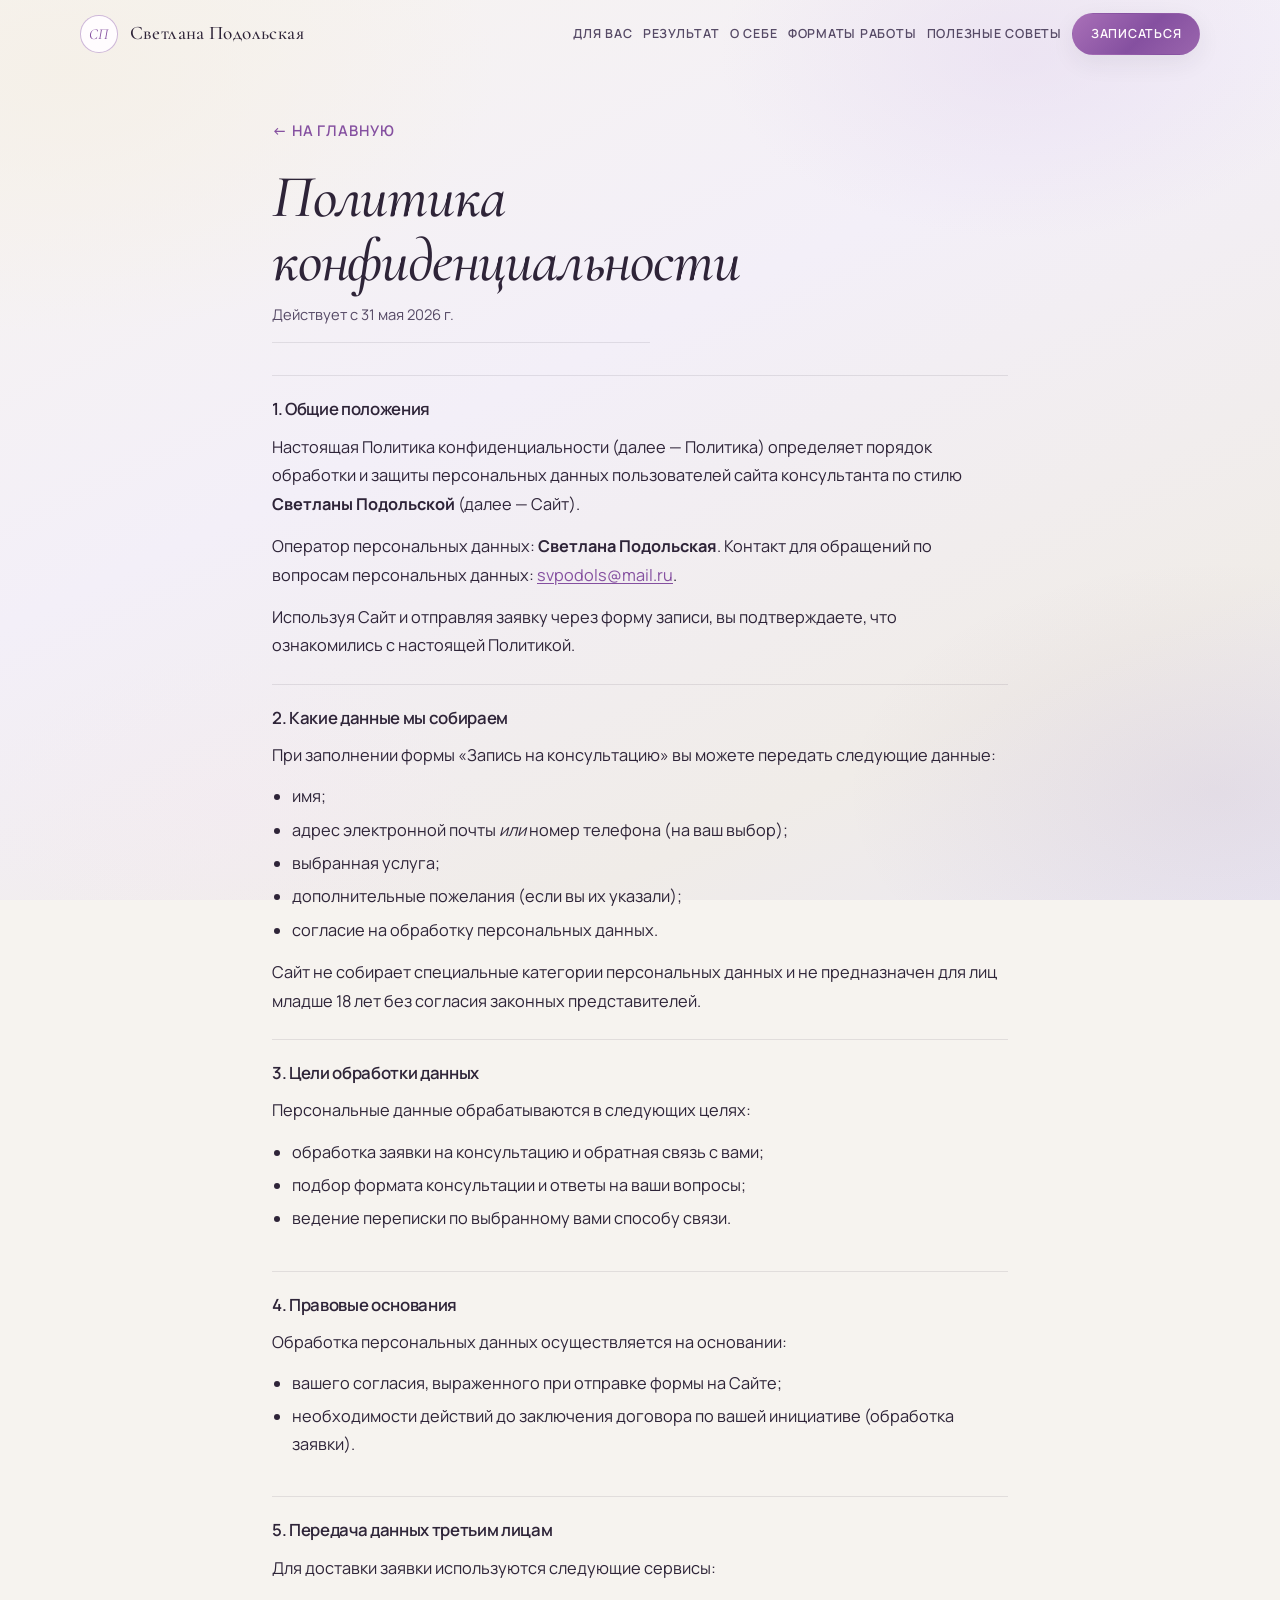
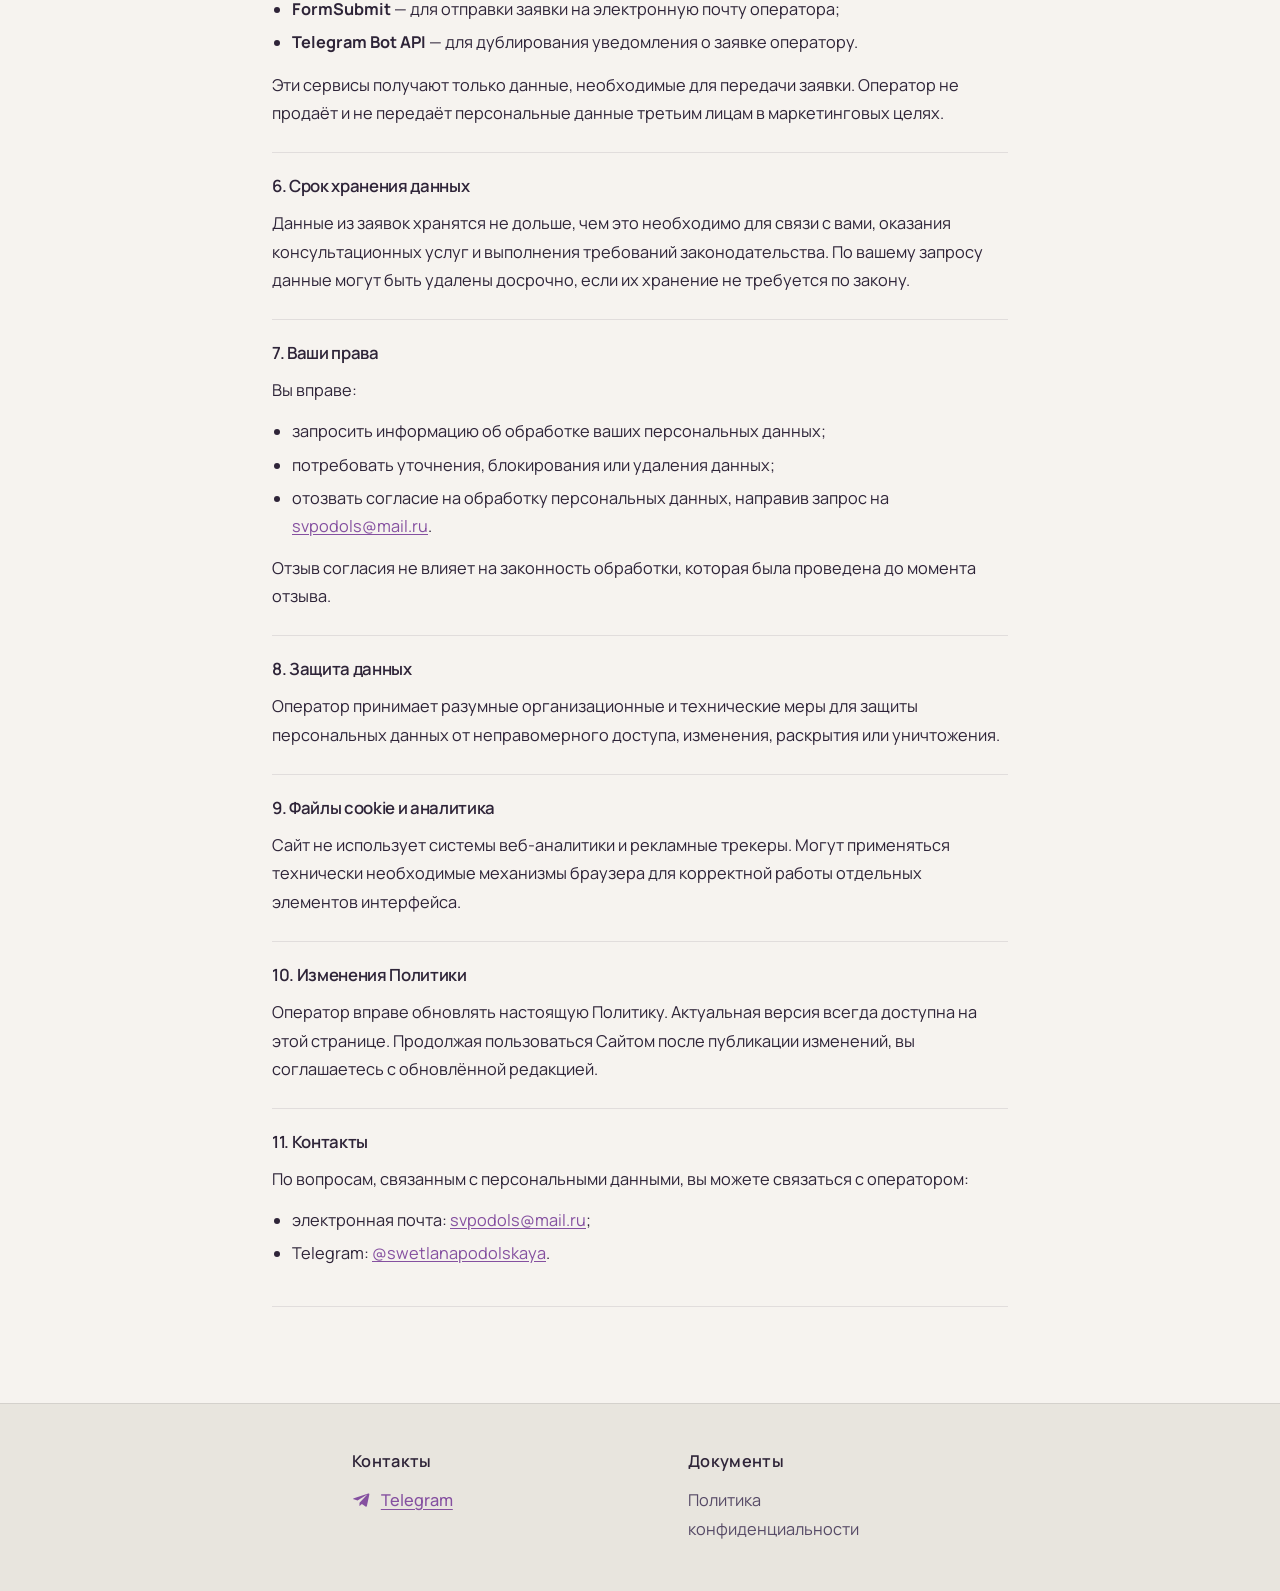
==== privacy.html @ 9b32bc29 "создан документ Политика конфиденциальности" ====
<!DOCTYPE html>
<html lang="ru">
<head>
  <meta charset="UTF-8">
  <meta name="viewport" content="width=device-width, initial-scale=1.0">
  <title>Политика конфиденциальности — Светлана Подольская</title>
  <meta name="description" content="Политика конфиденциальности сайта консультанта по стилю Светланы Подольской.">
  <link rel="preconnect" href="https://fonts.googleapis.com">
  <link rel="preconnect" href="https://fonts.gstatic.com" crossorigin>
  <link href="https://fonts.googleapis.com/css2?family=Cormorant+Garamond:ital,wght@0,500;0,600;1,500;1,600&family=Manrope:wght@400;500;600&display=swap" rel="stylesheet">
  <link rel="stylesheet" href="styles.css">
  <link rel="stylesheet" href="gradient-text.css">
  <link rel="stylesheet" href="target-cursor.css">
  <script>document.documentElement.classList.add("js");</script>
</head>
<body>
  <header class="site-header" data-site-header>
    <div class="site-header__bar container">
      <a href="index.html" class="site-header__brand">
        <span class="site-header__monogram" aria-hidden="true">СП</span>
        <span class="site-header__name">Светлана Подольская</span>
      </a>
      <button type="button" class="site-header__toggle" data-nav-toggle aria-expanded="false" aria-controls="site-nav-panel">
        <span class="visually-hidden">Меню</span>
        <span class="site-header__toggle-bar" aria-hidden="true"></span>
        <span class="site-header__toggle-bar" aria-hidden="true"></span>
      </button>
      <nav class="site-header__nav" id="site-nav-panel" data-nav-panel aria-label="Основное меню">
        <a href="index.html#requests">Для вас</a>
        <a href="index.html#results">Результат</a>
        <a href="index.html#about">О себе</a>
        <a href="index.html#formats">Форматы работы</a>
        <a href="tips.html">Полезные советы</a>
        <a href="#" class="site-header__nav-cta" data-booking-open>Записаться</a>
      </nav>
    </div>
  </header>

  <main>
    <section class="section section--page-top legal-page">
      <div class="container legal-page__container">
        <p class="page-back reveal"><a href="index.html">← На главную</a></p>
        <h1 class="reveal section-title legal-page__title">Политика конфиденциальности</h1>
        <p class="section-lead reveal legal-page__meta">Действует с 31 мая 2026 г.</p>

        <div class="legal-doc reveal">
          <section class="legal-doc__section">
            <h2>1. Общие положения</h2>
            <p>Настоящая Политика конфиденциальности (далее — Политика) определяет порядок обработки и защиты персональных данных пользователей сайта консультанта по стилю <strong>Светланы Подольской</strong> (далее — Сайт).</p>
            <p>Оператор персональных данных: <strong>Светлана Подольская</strong>. Контакт для обращений по вопросам персональных данных: <a href="mailto:svpodols@mail.ru">svpodols@mail.ru</a>.</p>
            <p>Используя Сайт и отправляя заявку через форму записи, вы подтверждаете, что ознакомились с настоящей Политикой.</p>
          </section>

          <section class="legal-doc__section">
            <h2>2. Какие данные мы собираем</h2>
            <p>При заполнении формы «Запись на консультацию» вы можете передать следующие данные:</p>
            <ul>
              <li>имя;</li>
              <li>адрес электронной почты <em>или</em> номер телефона (на ваш выбор);</li>
              <li>выбранная услуга;</li>
              <li>дополнительные пожелания (если вы их указали);</li>
              <li>согласие на обработку персональных данных.</li>
            </ul>
            <p>Сайт не собирает специальные категории персональных данных и не предназначен для лиц младше 18 лет без согласия законных представителей.</p>
          </section>

          <section class="legal-doc__section">
            <h2>3. Цели обработки данных</h2>
            <p>Персональные данные обрабатываются в следующих целях:</p>
            <ul>
              <li>обработка заявки на консультацию и обратная связь с вами;</li>
              <li>подбор формата консультации и ответы на ваши вопросы;</li>
              <li>ведение переписки по выбранному вами способу связи.</li>
            </ul>
          </section>

          <section class="legal-doc__section">
            <h2>4. Правовые основания</h2>
            <p>Обработка персональных данных осуществляется на основании:</p>
            <ul>
              <li>вашего согласия, выраженного при отправке формы на Сайте;</li>
              <li>необходимости действий до заключения договора по вашей инициативе (обработка заявки).</li>
            </ul>
          </section>

          <section class="legal-doc__section">
            <h2>5. Передача данных третьим лицам</h2>
            <p>Для доставки заявки используются следующие сервисы:</p>
            <ul>
              <li><strong>FormSubmit</strong> — для отправки заявки на электронную почту оператора;</li>
              <li><strong>Telegram Bot API</strong> — для дублирования уведомления о заявке оператору.</li>
            </ul>
            <p>Эти сервисы получают только данные, необходимые для передачи заявки. Оператор не продаёт и не передаёт персональные данные третьим лицам в маркетинговых целях.</p>
          </section>

          <section class="legal-doc__section">
            <h2>6. Срок хранения данных</h2>
            <p>Данные из заявок хранятся не дольше, чем это необходимо для связи с вами, оказания консультационных услуг и выполнения требований законодательства. По вашему запросу данные могут быть удалены досрочно, если их хранение не требуется по закону.</p>
          </section>

          <section class="legal-doc__section">
            <h2>7. Ваши права</h2>
            <p>Вы вправе:</p>
            <ul>
              <li>запросить информацию об обработке ваших персональных данных;</li>
              <li>потребовать уточнения, блокирования или удаления данных;</li>
              <li>отозвать согласие на обработку персональных данных, направив запрос на <a href="mailto:svpodols@mail.ru">svpodols@mail.ru</a>.</li>
            </ul>
            <p>Отзыв согласия не влияет на законность обработки, которая была проведена до момента отзыва.</p>
          </section>

          <section class="legal-doc__section">
            <h2>8. Защита данных</h2>
            <p>Оператор принимает разумные организационные и технические меры для защиты персональных данных от неправомерного доступа, изменения, раскрытия или уничтожения.</p>
          </section>

          <section class="legal-doc__section">
            <h2>9. Файлы cookie и аналитика</h2>
            <p>Сайт не использует системы веб-аналитики и рекламные трекеры. Могут применяться технически необходимые механизмы браузера для корректной работы отдельных элементов интерфейса.</p>
          </section>

          <section class="legal-doc__section">
            <h2>10. Изменения Политики</h2>
            <p>Оператор вправе обновлять настоящую Политику. Актуальная версия всегда доступна на этой странице. Продолжая пользоваться Сайтом после публикации изменений, вы соглашаетесь с обновлённой редакцией.</p>
          </section>

          <section class="legal-doc__section">
            <h2>11. Контакты</h2>
            <p>По вопросам, связанным с персональными данными, вы можете связаться с оператором:</p>
            <ul>
              <li>электронная почта: <a href="mailto:svpodols@mail.ru">svpodols@mail.ru</a>;</li>
              <li>Telegram: <a href="https://t.me/swetlanapodolskaya" target="_blank" rel="noopener noreferrer">@swetlanapodolskaya</a>.</li>
            </ul>
          </section>
        </div>
      </div>
    </section>
  </main>

  <div class="site-footer">
    <div class="container site-footer__grid">
      <div class="site-footer__col">
        <h3 class="site-footer__title">Контакты</h3>
        <ul class="site-footer__list site-footer__list--contacts">
          <li>
            <a class="site-footer__contact" href="https://t.me/swetlanapodolskaya" target="_blank" rel="noopener noreferrer">
              <svg class="site-footer__icon" width="20" height="20" viewBox="0 0 24 24" aria-hidden="true"><path fill="currentColor" d="M9.04 15.39 8.9 19.1c.45 0 .65-.19.88-.42l2.11-2.02 4.38 3.22c.8.45 1.38.21 1.6-.75l2.87-13.46h.01c.26-1.2-.43-1.67-1.2-1.38L2.3 9.78c-1.16.45-1.14 1.1-.2 1.4l4.56 1.42 10.58-6.67c.5-.32.95-.14.58.18L9.04 15.39z"/></svg>
              <span>Telegram</span>
            </a>
          </li>
        </ul>
      </div>
      <div class="site-footer__col">
        <h3 class="site-footer__title">Документы</h3>
        <ul class="site-footer__list site-footer__list--docs">
          <li><a class="site-footer__doc" href="privacy.html" aria-current="page">Политика конфиденциальности</a></li>
        </ul>
      </div>
    </div>
  </div>

  <div class="booking-modal" id="booking-modal" hidden aria-hidden="true">
    <div class="booking-modal__backdrop" data-booking-close tabindex="-1" aria-hidden="true"></div>
    <div class="booking-modal__dialog" role="dialog" aria-modal="true" aria-labelledby="booking-modal-title">
      <button type="button" class="booking-modal__close" data-booking-close aria-label="Закрыть">
        <span aria-hidden="true">&times;</span>
      </button>
      <h2 class="booking-modal__title" id="booking-modal-title">Запись на консультацию</h2>
      <p class="booking-modal__lead">Оставьте контакты — свяжусь с вами, чтобы обсудить запрос.</p>
      <form class="booking-form" id="booking-form" novalidate>
        <input type="hidden" name="_subject" value="Новая заявка с сайта — консультация">
        <input type="hidden" name="_template" value="table">
        <input type="hidden" name="_captcha" value="false">
        <input type="hidden" name="_replyto" value="">
        <input type="text" name="_honey" class="visually-hidden" tabindex="-1" autocomplete="off" aria-hidden="true">
        <input type="checkbox" name="botcheck" id="booking-botcheck" class="visually-hidden" tabindex="-1" autocomplete="off" aria-hidden="true">
        <div class="booking-form__field">
          <label class="booking-form__label" for="booking-name">Имя</label>
          <input class="booking-form__input" type="text" id="booking-name" name="name" autocomplete="name" required placeholder="Как к вам обращаться">
        </div>
        <fieldset class="booking-form__field booking-form__field--contact">
          <legend class="booking-form__label">Как с вами связаться?</legend>
          <div class="booking-form__contact-type">
            <label class="booking-form__checkbox">
              <input type="radio" name="contact_type" value="email" checked required>
              <span>Почта</span>
            </label>
            <label class="booking-form__checkbox">
              <input type="radio" name="contact_type" value="phone">
              <span>Телефон</span>
            </label>
          </div>
          <div class="booking-form__contact-field" data-contact-field="email">
            <label class="booking-form__label" for="booking-email">Почта</label>
            <input class="booking-form__input" type="email" id="booking-email" name="email" autocomplete="email" placeholder="example@mail.ru">
          </div>
          <div class="booking-form__contact-field" data-contact-field="phone" hidden>
            <label class="booking-form__label" for="booking-phone">Номер телефона</label>
            <input class="booking-form__input" type="tel" id="booking-phone" name="phone" autocomplete="tel" placeholder="+7 (___) ___-__-__">
          </div>
        </fieldset>
        <fieldset class="booking-form__field booking-form__field--services">
          <legend class="booking-form__label">Выберите услугу</legend>
          <div class="booking-form__services" id="booking-services">
            <label class="booking-form__checkbox">
              <input type="radio" name="service" value="colortype" required>
              <span>Определение цветотипа по природным данным — 3 тыс. руб.</span>
            </label>
            <label class="booking-form__checkbox">
              <input type="radio" name="service" value="face">
              <span>Определение типа лица — 3 тыс. руб.</span>
            </label>
            <label class="booking-form__checkbox">
              <input type="radio" name="service" value="figure">
              <span>Анализ фигуры — 3 тыс. руб.</span>
            </label>
            <label class="booking-form__checkbox">
              <input type="radio" name="service" value="psychotype">
              <span>Определение психотипа — 3 тыс. руб.</span>
            </label>
            <label class="booking-form__checkbox">
              <input type="radio" name="service" value="wardrobe">
              <span>Рекомендации по составлению базового гардероба — 3 тыс. руб.</span>
            </label>
            <label class="booking-form__checkbox booking-form__checkbox--package">
              <input type="radio" name="service" value="package">
              <span>Полный пакет услуг — 12 тыс. руб.</span>
            </label>
          </div>
        </fieldset>
        <div class="booking-form__field">
          <label class="booking-form__label" for="booking-purpose">Дополнительно <span class="booking-form__optional">(необязательно)</span></label>
          <textarea class="booking-form__input booking-form__textarea" id="booking-purpose" name="purpose" rows="3" placeholder="Например: удобное время для связи, особые пожелания"></textarea>
        </div>
        <div class="booking-form__field booking-form__field--checkbox">
          <label class="booking-form__checkbox">
            <input type="checkbox" id="booking-consent" name="consent" value="Да" required>
            <span>Даю согласие на обработку моих персональных данных</span>
          </label>
        </div>
        <p class="booking-form__error" id="booking-form-error" hidden></p>
        <p class="booking-form__success" id="booking-form-success" hidden>Спасибо! Заявка отправлена. Скоро свяжусь с вами.</p>
        <button type="submit" class="btn btn--full booking-form__submit" id="booking-submit">Отправить заявку</button>
      </form>
    </div>
  </div>

  <script src="target-cursor.js" defer></script>
  <script src="nav.js" defer></script>
  <script src="form-config.js" defer></script>
  <script src="booking-modal.js" defer></script>
  <script src="script.js" defer></script>
</body>
</html>
---- styles.css ----
:root {
  /* фон: кремово-бежевый + фиолетово-лавандовый, без зерна */
  --cream: #f6f3ef;
  --beige: #f0ede8;
  --beige-deep: #e8e5de;
  --blush: #f0ecef;
  --blush-deep: #e8e4ea;
  --rose-mist: #f5e8f0;
  --section-alt: #eeeaef;
  --color-card-surface: #faf8f5;
  --color-card-inner: #f5f3ee;
  --gradient-page:
    radial-gradient(ellipse 58% 50% at 5% 8%, rgba(245, 240, 232, 0.95) 0%, transparent 58%),
    radial-gradient(ellipse 52% 46% at 95% 88%, rgba(109, 66, 133, 0.08) 0%, transparent 56%),
    radial-gradient(ellipse 44% 38% at 80% 6%, rgba(228, 215, 238, 0.48) 0%, transparent 54%),
    radial-gradient(ellipse 38% 34% at 18% 90%, rgba(245, 232, 242, 0.32) 0%, transparent 52%),
    linear-gradient(155deg, #f7f4ef 0%, #f3eff8 42%, #f0ece8 78%, #ebe8f2 100%);
  --gradient-section:
    radial-gradient(ellipse 50% 44% at 88% 14%, rgba(133, 80, 160, 0.08) 0%, transparent 56%),
    radial-gradient(ellipse 52% 48% at 10% 86%, rgba(240, 235, 228, 0.75) 0%, transparent 54%),
    linear-gradient(180deg, #eeeaef 0%, #e6e2ea 100%);
  --gradient-nav-band:
    radial-gradient(ellipse 85% 100% at 50% 50%, rgba(109, 66, 133, 0.06) 0%, transparent 72%),
    linear-gradient(90deg, rgba(247, 243, 236, 0.72) 0%, rgba(240, 232, 246, 0.58) 50%, rgba(245, 240, 248, 0.68) 100%);
  --gradient-final:
    radial-gradient(ellipse 65% 70% at 50% 100%, rgba(109, 66, 133, 0.12) 0%, transparent 58%),
    radial-gradient(ellipse 48% 42% at 14% 22%, rgba(240, 235, 228, 0.7) 0%, transparent 55%),
    radial-gradient(ellipse 42% 38% at 88% 32%, rgba(228, 215, 238, 0.38) 0%, transparent 52%),
    linear-gradient(180deg, #eeeaef 0%, #e4e0e8 100%);
  --gradient-color-examples:
    radial-gradient(ellipse 70% 55% at 50% 35%, rgba(252, 250, 246, 0.92) 0%, transparent 65%),
    radial-gradient(ellipse 58% 48% at 92% 78%, rgba(133, 80, 160, 0.06) 0%, transparent 58%),
    linear-gradient(180deg, #f2f0e9 0%, #ebe8f2 100%);
  --glass: rgba(255, 252, 248, 0.64);
  --glass-border: rgba(255, 255, 255, 0.8);
  --glass-blur: blur(14px);
  --gradient-btn: linear-gradient(135deg, #a970b8 0%, #8550a0 55%, #9a65ad 100%);
  --gradient-btn-hover: linear-gradient(135deg, #9b62ab 0%, #744391 55%, #8d58a0 100%);
  /* текст */
  --ink: #2e2438;
  --ink-muted: #564a66;
  --ink-soft: #756882;
  /* акцент: фиолетовый */
  --violet: #8550a0;
  --violet-deep: #6d4285;
  --violet-hover: #5c3670;
  --accent: var(--violet);
  --accent-muted: #b88fc9;
  --paper: #fffcfe;
  --on-accent: #fffafd;
  --line: rgba(46, 36, 56, 0.1);
  --line-strong: rgba(133, 80, 160, 0.4);
  --shadow: 0 18px 50px rgba(109, 66, 133, 0.12);
  --shadow-soft: 0 8px 24px rgba(46, 36, 56, 0.07);
  --header-h: 4.25rem;
  /* типографика */
  --font-display: "Cormorant Garamond", "Times New Roman", serif;
  --font-body: "Manrope", "Segoe UI", sans-serif;
  --text-body: 1.02rem;
  --text-small: 0.92rem;
  --text-label: 0.72rem;
  --text-lead: clamp(1.05rem, 2vw, 1.15rem);
  --text-h1: clamp(2.4rem, 5.5vw, 3.75rem);
  --text-h2: clamp(1.85rem, 3.8vw, 2.75rem);
  --text-h3: 1.05rem;
  --text-card: 1.15rem;
  --text-faq-quote: 1.25rem;
  --radius: 1.25rem;
  --radius-sharp: 0;
  --radius-ui: 0.2rem;
  --radius-pill: 999px;
  /* legacy aliases */
  --milk: var(--cream);
  --powder: var(--blush-deep);
  --warm-gray: var(--ink-soft);
  --text: var(--ink);
  --white: var(--paper);
  --wine: var(--violet);
  --wine-hover: var(--violet-hover);
  --champagne: var(--accent-muted);
}

*,
*::before,
*::after {
  box-sizing: border-box;
}

html {
  scroll-behavior: smooth;
}

html,
body {
  margin: 0;
  padding: 0;
}

body {
  font-family: var(--font-body);
  color: var(--ink);
  background-color: var(--cream);
  background-image: var(--gradient-page);
  background-attachment: fixed;
  line-height: 1.75;
  font-size: var(--text-body);
}

body.nav-open,
body.booking-open,
body.service-open {
  overflow: hidden;
}

.visually-hidden {
  position: absolute;
  width: 1px;
  height: 1px;
  padding: 0;
  margin: -1px;
  overflow: hidden;
  clip: rect(0, 0, 0, 0);
  white-space: nowrap;
  border: 0;
}

img {
  max-width: 100%;
  display: block;
  border-radius: var(--radius);
}

.container {
  width: min(1120px, 92%);
  margin: 0 auto;
}

.section {
  padding: clamp(4rem, 10vw, 6rem) 0;
  position: relative;
}

.section[id],
.hero[id] {
  scroll-margin-top: calc(var(--header-h) + 1rem);
}

.section--alt {
  background-color: var(--section-alt);
  background-image: var(--gradient-section);
}

.section-title {
  max-width: 18ch;
}

#requests h2::before,
#results h2::before,
#about h2::before,
#formats h2::before,
#contact h2::before,
#tips h1::before {
  display: block;
  font-family: var(--font-body);
  font-size: var(--text-label);
  font-weight: 600;
  letter-spacing: 0.22em;
  text-transform: uppercase;
  color: var(--violet);
  margin-bottom: 0.65rem;
}

#requests h2::before { content: "01 — для вас"; }
#results h2::before { content: "02 — результат"; }
#about h2::before { content: "03 — о себе"; }
#formats h2::before { content: "04 — форматы работы"; }
#contact h2::before,
.final h2::before { content: "05 — запись"; }
#tips h1::before { content: "полезные советы"; }

.section-lead {
  font-family: var(--font-body);
  font-size: var(--text-lead);
  font-style: normal;
  font-weight: 400;
  color: var(--ink-muted);
  margin: 0 0 1.25rem;
  padding-bottom: 1rem;
  max-width: 42ch;
  line-height: 1.65;
  border-bottom: 1px solid var(--line);
}

.prose-block {
  width: 100%;
  margin-bottom: 1.75rem;
  padding: 1.35rem 0 1.35rem 1.35rem;
  border-top: 1px solid var(--line);
  border-bottom: 1px solid var(--line);
  border-left: 2px solid var(--violet);
}

.prose-block p {
  margin: 0 0 1rem;
  font-family: var(--font-body);
  font-size: var(--text-body);
  font-weight: 400;
  color: var(--ink);
  line-height: 1.75;
  max-width: none;
}

.prose-block p:last-child {
  margin-bottom: 0;
}

.about__content {
  display: grid;
  gap: 1rem;
}

.about__intro {
  border: 1px solid var(--line);
  border-top: 2px solid var(--violet);
  background: var(--paper);
}

.about__lead,
.about__creds,
.about__tagline {
  margin: 0;
  padding: 1.35rem 1.5rem;
  font-family: var(--font-body);
  line-height: 1.7;
}

.about__lead {
  font-size: var(--text-body);
  color: var(--ink);
  border-bottom: 1px solid var(--line);
}

.about__lead strong {
  font-weight: 600;
  color: var(--ink);
}

.about__creds {
  font-size: var(--text-body);
  color: var(--ink-muted);
  border-bottom: 1px solid var(--line);
}

.about__tagline {
  font-size: var(--text-body);
  font-style: normal;
  font-weight: 500;
  text-align: center;
  color: var(--violet-deep);
  background: rgba(133, 80, 160, 0.05);
}

h1,
h2,
h3 {
  font-family: var(--font-display);
  line-height: 1.12;
  font-weight: 600;
  margin: 0 0 1rem;
  color: var(--ink);
  letter-spacing: -0.02em;
}

h1 {
  font-size: var(--text-h1);
  font-style: italic;
  font-weight: 500;
  line-height: 1.08;
}

/* SplitText: буквы главного заголовка (текст виден до запуска скрипта) */
.split-text {
  overflow: hidden;
  display: block;
}

.split-line {
  display: block;
}

.split-text .split-char {
  display: inline-block;
  opacity: 0;
  transform: translateY(40px);
  will-change: transform, opacity;
}

.split-text--animate .split-char {
  animation: splitCharIn 1.25s cubic-bezier(0.22, 1, 0.36, 1) forwards;
}

@keyframes splitCharIn {
  to {
    opacity: 1;
    transform: translateY(0);
  }
}

h2 {
  font-size: var(--text-h2);
  margin-bottom: 1.35rem;
}

h3 {
  font-family: var(--font-body);
  font-size: var(--text-h3);
  font-weight: 600;
  letter-spacing: 0.02em;
  margin-bottom: 0.5rem;
  color: var(--violet-deep);
}

p {
  margin: 0 0 1rem;
}

.lead {
  font-size: var(--text-lead);
  max-width: 48ch;
  color: var(--ink-muted);
  line-height: 1.65;
  font-style: normal;
  padding-bottom: 0.25rem;
  border-bottom: 1px solid var(--line);
}

/* ——— Шапка: премиальная липкая навигация ——— */
.site-header {
  position: fixed;
  inset: 0 0 auto;
  z-index: 1000;
  transition: background 0.35s ease, box-shadow 0.35s ease, border-color 0.35s ease;
  border-bottom: 1px solid transparent;
}

.site-header--scrolled,
.site-header--open {
  background: rgba(246, 243, 239, 0.92);
  backdrop-filter: var(--glass-blur);
  -webkit-backdrop-filter: var(--glass-blur);
  border-bottom-color: var(--line);
  box-shadow: var(--shadow-soft);
}

.site-header__bar {
  display: flex;
  align-items: center;
  justify-content: space-between;
  gap: 1rem;
  min-height: var(--header-h);
}

.site-header__brand {
  display: inline-flex;
  align-items: center;
  gap: 0.75rem;
  text-decoration: none;
  color: var(--ink);
  min-width: 0;
}

.site-header__monogram {
  display: grid;
  place-items: center;
  width: 2.35rem;
  height: 2.35rem;
  border-radius: 50%;
  border: 1px solid var(--line-strong);
  font-family: var(--font-display);
  font-size: 0.95rem;
  font-style: italic;
  color: var(--violet);
  background: var(--paper);
  flex-shrink: 0;
}

.site-header__name {
  font-family: var(--font-display);
  font-size: clamp(1rem, 2.5vw, 1.2rem);
  font-weight: 500;
  letter-spacing: 0.02em;
  white-space: nowrap;
  overflow: hidden;
  text-overflow: ellipsis;
}

.site-header__toggle {
  display: none;
  flex-direction: column;
  justify-content: center;
  gap: 0.35rem;
  width: 2.75rem;
  height: 2.75rem;
  padding: 0;
  border: 1px solid var(--line);
  border-radius: 50%;
  background: var(--paper);
  cursor: pointer;
}

.site-header__toggle-bar {
  display: block;
  width: 1rem;
  height: 1px;
  margin-inline: auto;
  background: var(--ink);
  transition: transform 0.3s ease, opacity 0.3s ease;
}

.site-header--open .site-header__toggle-bar:first-of-type {
  transform: translateY(0.4rem) rotate(45deg);
}

.site-header--open .site-header__toggle-bar:last-of-type {
  transform: translateY(-0.05rem) rotate(-45deg);
}

.site-header__nav {
  display: flex;
  flex-wrap: wrap;
  align-items: center;
  justify-content: flex-end;
  gap: 0.4rem 0.65rem;
  max-width: min(100%, 52rem);
}

.site-header__nav a {
  position: relative;
  font-size: clamp(0.68rem, 1.1vw, 0.78rem);
  font-weight: 600;
  letter-spacing: 0.06em;
  text-transform: uppercase;
  text-decoration: none;
  color: var(--ink-muted);
  padding: 0.35rem 0;
  transition: color 0.25s ease;
}

.site-header__nav a::after {
  content: "";
  position: absolute;
  left: 0;
  bottom: 0;
  width: 100%;
  height: 1px;
  background: var(--accent-muted);
  transform: scaleX(0);
  transform-origin: left;
  transition: transform 0.3s ease;
}

.site-header__nav a:not(.site-header__nav-cta):hover,
.site-header__nav a:not(.site-header__nav-cta):focus-visible {
  color: var(--violet-deep);
}

.site-header__nav a:not(.site-header__nav-cta):hover::after,
.site-header__nav a:not(.site-header__nav-cta):focus-visible::after {
  transform: scaleX(1);
}

.site-header__nav a:focus-visible {
  outline: none;
}

.site-header__nav-cta {
  padding: 0.55rem 1.1rem !important;
  border-radius: var(--radius-pill);
  background: var(--gradient-btn) !important;
  color: var(--on-accent) !important;
  border: 1px solid transparent;
  box-shadow: var(--shadow-soft);
}

.site-header__nav-cta::after {
  display: none;
}

.site-header__nav-cta:hover,
.site-header__nav-cta:focus-visible {
  background: var(--gradient-btn-hover) !important;
  color: var(--on-accent) !important;
}

.hero {
  padding: calc(var(--header-h) + clamp(2rem, 6vw, 3rem)) 0 clamp(2.5rem, 6vw, 4rem);
  position: relative;
  overflow: hidden;
}

.hero::before {
  content: "";
  position: absolute;
  width: min(48vw, 32rem);
  height: min(48vw, 32rem);
  right: -6%;
  top: 8%;
  border-radius: 50%;
  background: radial-gradient(circle, rgba(133, 80, 160, 0.12) 0%, rgba(240, 235, 228, 0.2) 45%, transparent 72%);
  pointer-events: none;
}

.hero__content {
  display: grid;
  grid-template-columns: minmax(0, 1fr) minmax(0, 1fr);
  gap: clamp(2rem, 4vw, 3.5rem);
  align-items: stretch;
  min-height: clamp(26rem, 68vh, 38rem);
}

.hero__text {
  display: flex;
  flex-direction: column;
  justify-content: center;
  align-self: stretch;
  max-width: 36rem;
  padding-block: clamp(0.5rem, 2vw, 1.5rem);
}

.hero__meta {
  display: inline-block;
  max-width: 100%;
  font-size: clamp(0.65rem, 1.35vw, 0.8rem);
  font-weight: 600;
  letter-spacing: 0.1em;
  text-transform: uppercase;
  color: var(--violet);
  margin-bottom: 1rem;
  padding-bottom: 0.6rem;
  border-bottom: 1px solid var(--line-strong);
  white-space: nowrap;
}

.hero__note,
.section__note {
  margin-top: 1.5rem;
  padding: 1rem 0 1rem 1.15rem;
  border-left: 2px solid var(--accent-muted);
  color: var(--ink-muted);
  font-size: var(--text-body);
  line-height: 1.65;
  max-width: 48ch;
}

.hero__photo {
  position: relative;
  display: flex;
  align-items: center;
  justify-content: center;
  align-self: stretch;
  margin: 0;
  padding: clamp(0.5rem, 2vw, 1.5rem);
  min-height: 100%;
}

.hero__photo::before {
  content: "";
  position: absolute;
  top: 50%;
  left: 50%;
  width: min(100%, 24rem);
  aspect-ratio: 4 / 5;
  max-height: min(72vh, 32rem);
  border: 1px solid var(--line-strong);
  border-radius: calc(var(--radius) + 0.25rem);
  transform: translate(-50%, -50%);
  z-index: 0;
  pointer-events: none;
}

.hero__photo img {
  position: relative;
  z-index: 1;
  display: block;
  width: min(100%, 24rem);
  aspect-ratio: 4 / 5;
  max-height: min(72vh, 32rem);
  height: auto;
  margin: 0 auto;
  object-fit: cover;
  object-position: center top;
  box-shadow: var(--shadow);
  border-radius: calc(var(--radius) + 0.25rem);
}

.btn {
  display: inline-block;
  background: var(--gradient-btn);
  color: var(--on-accent);
  text-decoration: none;
  border-radius: var(--radius-pill);
  padding: 0.85rem 1.65rem;
  font-family: var(--font-body);
  font-size: var(--text-small);
  font-weight: 600;
  letter-spacing: 0.06em;
  text-transform: uppercase;
  margin: 0.85rem 0 1rem;
  border: 1px solid transparent;
  box-shadow: var(--shadow-soft);
  transition:
    transform 0.3s cubic-bezier(0.22, 1, 0.36, 1),
    background 0.3s ease,
    box-shadow 0.3s ease;
}

.btn:hover,
.btn:focus-visible {
  transform: translateY(-3px);
  background: var(--gradient-btn-hover);
  color: var(--on-accent);
  box-shadow: var(--shadow);
  outline: none;
}

.btn--light {
  background: var(--gradient-btn);
  color: var(--on-accent);
  border-color: transparent;
  box-shadow: var(--shadow-soft);
}

.btn--light:hover,
.btn--light:focus-visible {
  background: var(--gradient-btn-hover);
  color: var(--on-accent);
  border-color: transparent;
}

.btn--full {
  width: 100%;
  text-align: center;
}

.list {
  list-style: none;
  padding: 0;
  margin: 1.5rem 0 0;
  border-top: 1px solid var(--line);
}

.list li {
  position: relative;
  padding: 1.15rem 0 1.15rem 1.5rem;
  margin: 0;
  background: transparent;
  border: none;
  border-bottom: 1px solid var(--line);
  border-radius: var(--radius-sharp);
  font-family: var(--font-body);
  font-size: var(--text-body);
  font-weight: 400;
  color: var(--ink);
  line-height: 1.65;
  letter-spacing: 0.01em;
}

.list li::before {
  content: "";
  position: absolute;
  left: 0;
  top: 1.45rem;
  width: 5px;
  height: 5px;
  background: var(--violet);
  border-radius: var(--radius-sharp);
}

.grid {
  display: grid;
  gap: 1rem;
}

.grid--three {
  grid-template-columns: repeat(3, minmax(0, 1fr));
}

.card,
.quote,
.faq-card {
  transition:
    transform 0.25s ease,
    box-shadow 0.25s ease,
    border-color 0.25s ease;
}

.color-card {
  transition: border-color 0.2s ease;
}

.card:hover,
.quote:hover,
.faq-card:hover {
  transform: translateY(-4px);
  border-color: var(--line-strong);
  box-shadow: var(--shadow);
}

.color-card:hover {
  border-color: var(--line-strong);
}

.card,
.quote {
  background: var(--glass);
  backdrop-filter: var(--glass-blur);
  -webkit-backdrop-filter: var(--glass-blur);
  border: 1px solid var(--glass-border);
  border-radius: var(--radius);
  padding: 1.25rem 1.15rem;
  font-family: var(--font-display);
  font-size: var(--text-card);
  line-height: 1.45;
  color: var(--ink-muted);
}

.card p,
.steps li p,
.faq-card p,
details p,
.price-box p {
  color: var(--ink-muted);
}

.steps {
  display: grid;
  grid-template-columns: repeat(2, minmax(0, 1fr));
  margin: 1.75rem 0 0;
  padding: 0;
  list-style: none;
  counter-reset: step;
  border: 1px solid var(--line);
}

.steps li {
  position: relative;
  margin: 0;
  padding: 1.5rem 1.35rem 1.35rem 3.75rem;
  background: var(--paper);
  border-radius: var(--radius-sharp);
  border-right: 1px solid var(--line);
  border-bottom: 1px solid var(--line);
  counter-increment: step;
}

.steps li:nth-child(2n) {
  border-right: none;
}

.steps li:nth-last-child(-n + 2) {
  border-bottom: none;
}

.steps li::before {
  content: counter(step, decimal-leading-zero);
  position: absolute;
  left: 1.25rem;
  top: 1.35rem;
  font-family: var(--font-body);
  font-size: var(--text-label);
  font-style: normal;
  font-weight: 600;
  letter-spacing: 0.14em;
  color: var(--violet);
  line-height: 1;
}

.steps li h3 {
  margin-top: 0;
  font-family: var(--font-body);
  font-size: var(--text-h3);
  font-weight: 600;
  letter-spacing: 0.04em;
  text-transform: uppercase;
  color: var(--ink);
}

.steps li p {
  margin-bottom: 0;
  font-size: var(--text-small);
  line-height: 1.6;
}

.about-ba {
  display: grid;
  grid-template-columns: repeat(2, minmax(0, 1fr));
  gap: 1rem;
  margin: 0;
}

.about-ba__item {
  display: flex;
  flex-direction: column;
  margin: 0;
  background: var(--paper);
  border: 1px solid var(--line);
  border-radius: var(--radius-sharp);
  padding: 0;
  box-shadow: none;
}

.about-ba__item img {
  display: block;
  width: 100%;
  aspect-ratio: 1;
  object-fit: contain;
  object-position: center center;
  border-radius: var(--radius-sharp);
}

.about-ba__item figcaption {
  margin: 0;
  padding: 0.85rem 1rem;
  text-align: left;
  font-family: var(--font-body);
  font-size: var(--text-small);
  font-weight: 600;
  font-style: normal;
  letter-spacing: 0.08em;
  text-transform: uppercase;
  color: var(--violet);
  line-height: 1.3;
  border-top: 1px solid var(--line);
}

.color-examples__title {
  max-width: none;
}

.color-examples__lead {
  max-width: 40ch;
  margin-bottom: 0.25rem;
}

.section--color-examples {
  background-color: var(--beige);
  background-image: var(--gradient-color-examples);
}

.section--page-top {
  padding-top: calc(var(--header-h) + clamp(2rem, 5vw, 3rem));
}

.page-back {
  margin: 0 0 1.25rem;
}

.page-back a {
  font-size: var(--text-small);
  font-weight: 600;
  letter-spacing: 0.06em;
  text-transform: uppercase;
  color: var(--violet);
  text-decoration: none;
  border-bottom: 1px solid transparent;
  transition: border-color 0.2s ease, color 0.2s ease;
}

.page-back a:hover,
.page-back a:focus-visible {
  color: var(--violet-deep);
  border-bottom-color: var(--violet);
}

.site-header__nav a[aria-current="page"] {
  color: var(--violet-deep);
}

.site-header__nav a[aria-current="page"]::after {
  transform: scaleX(1);
}

.for-you-gallery {
  display: grid;
  grid-template-columns: repeat(2, minmax(0, 1fr));
  gap: clamp(1rem, 2.5vw, 1.35rem);
  margin-top: 1.75rem;
}

.for-you-card {
  display: flex;
  flex-direction: column;
  margin: 0;
  padding: 0;
  background: var(--paper);
  border: 1px solid var(--line);
  border-radius: var(--radius-sharp);
  box-shadow: none;
}

.for-you-card__text {
  margin: 0;
  padding: 1.2rem 1.25rem;
  font-family: var(--font-body);
  font-size: var(--text-body);
  font-style: normal;
  font-weight: 400;
  line-height: 1.6;
  color: var(--ink);
  border-bottom: 1px solid var(--line);
}

.for-you-card__media {
  overflow: hidden;
  border-radius: var(--radius-sharp);
  background: var(--color-card-inner);
  line-height: 0;
  margin-top: auto;
}

.for-you-card__media img {
  display: block;
  width: 100%;
  aspect-ratio: 16 / 10;
  object-fit: cover;
  object-position: center center;
}

.color-gallery {
  display: grid;
  grid-template-columns: repeat(2, minmax(0, 1fr));
  gap: clamp(1rem, 2.5vw, 1.35rem);
  margin-top: 1.75rem;
}

.color-card {
  margin: 0;
  padding: 0;
  background: var(--paper);
  border: 1px solid var(--line);
  border-radius: var(--radius-sharp);
  box-shadow: none;
}

.color-card__media {
  overflow: hidden;
  border-radius: var(--radius-sharp);
  background: var(--color-card-inner);
  line-height: 0;
}

.color-card__media img {
  display: block;
  width: 100%;
  aspect-ratio: 16 / 9;
  object-fit: contain;
  object-position: center center;
  border-radius: 0;
}

.color-card__caption {
  margin: 0;
  padding: 0.75rem 1rem;
  font-family: var(--font-body);
  font-size: var(--text-small);
  font-style: normal;
  font-weight: 600;
  letter-spacing: 0.06em;
  text-transform: uppercase;
  color: var(--ink-muted);
  text-align: left;
  border-top: 1px solid var(--line);
}

.color-card--wide {
  grid-column: 1 / -1;
  max-width: min(100%, 32rem);
  justify-self: center;
  width: 100%;
}

.contact-block {
  margin-top: 2.5rem;
  padding-top: 1.75rem;
  border-top: 1px solid var(--line);
}

.contact-block__label {
  margin: 0 0 0.35rem;
  font-size: var(--text-label);
  font-weight: 600;
  letter-spacing: 0.18em;
  text-transform: uppercase;
  color: var(--violet);
}

.contact-block__link {
  font-family: var(--font-display);
  font-size: clamp(1.15rem, 2.5vw, 1.45rem);
  font-style: italic;
  color: var(--ink);
  text-decoration: none;
  border-bottom: 1px solid var(--line-strong);
  transition: color 0.2s ease, border-color 0.2s ease;
}

.contact-block__link:hover,
.contact-block__link:focus-visible {
  color: var(--violet-deep);
  border-bottom-color: var(--violet);
}

.quiz-teaser {
  padding: clamp(1.5rem, 4vw, 2rem);
  background: var(--paper);
  border: 1px solid var(--line);
  border-left: 2px solid var(--violet);
  border-radius: var(--radius-sharp);
  box-shadow: none;
}

.quiz-teaser--in-gallery {
  grid-column: 1 / -1;
  max-width: min(100%, 36rem);
  justify-self: center;
  width: 100%;
  text-align: center;
}

.quiz-teaser__label {
  margin: 0 0 0.65rem;
  font-family: var(--font-body);
  font-size: var(--text-label);
  font-weight: 600;
  letter-spacing: 0.22em;
  text-transform: uppercase;
  color: var(--violet);
}

.quiz-teaser__title {
  margin: 0 0 0.85rem;
  font-family: var(--font-display);
  font-size: clamp(1.65rem, 3.2vw, 2.25rem);
  font-weight: 600;
  font-style: normal;
  line-height: 1.15;
  color: var(--ink);
}

.quiz-teaser__lead {
  margin: 0 0 1.35rem;
  font-size: var(--text-lead);
  color: var(--ink-muted);
  line-height: 1.65;
}

.quiz-teaser__btn {
  width: fit-content;
  margin-inline: auto;
}

.faq-grid {
  display: grid;
  gap: 1rem;
  grid-template-columns: repeat(2, minmax(0, 1fr));
}

.faq-card {
  background: var(--glass);
  backdrop-filter: var(--glass-blur);
  -webkit-backdrop-filter: var(--glass-blur);
  border-radius: var(--radius);
  border: 1px solid var(--glass-border);
  padding: 1.25rem;
}

.faq-card h3 {
  font-family: var(--font-display);
  font-style: italic;
  font-size: var(--text-faq-quote);
  font-weight: 500;
  color: var(--ink);
}

.pricing {
  display: grid;
  grid-template-columns: 1.3fr 0.7fr;
  gap: 1.2rem;
}

.pricing > .reveal > h3 {
  font-family: var(--font-body);
  font-size: var(--text-h3);
  font-style: normal;
  font-weight: 600;
  color: var(--violet-deep);
}

.price-box {
  background: var(--paper);
  border-radius: var(--radius-sharp);
  border: 1px solid var(--line);
  border-top: 2px solid var(--violet);
  padding: 1.5rem;
  align-self: start;
  box-shadow: none;
}

.price-box span {
  display: block;
  color: var(--ink-soft);
  font-size: var(--text-small);
  margin-bottom: 0.15rem;
}

details {
  background: var(--glass);
  backdrop-filter: var(--glass-blur);
  -webkit-backdrop-filter: var(--glass-blur);
  border: 1px solid var(--glass-border);
  border-radius: 0.75rem;
  padding: 1rem 1.1rem;
  margin-bottom: 0.65rem;
}

summary {
  cursor: pointer;
  font-weight: 600;
  font-size: var(--text-small);
  color: var(--ink);
}

details[open] {
  border-color: var(--line-strong);
}

.final {
  background-color: var(--section-alt);
  background-image: var(--gradient-final);
  text-align: center;
}

.final h2 {
  font-style: italic;
  max-width: 20ch;
  margin-inline: auto;
}

.final p {
  margin-inline: auto;
  max-width: 70ch;
}

@keyframes heroFadeUp {
  from {
    opacity: 0;
    transform: translateY(18px);
  }

  to {
    opacity: 1;
    transform: translateY(0);
  }
}

html.js .hero__text > :not(.split-text) {
  opacity: 0;
  animation: heroFadeUp 0.75s ease forwards;
}

html.js .hero h1.split-text {
  opacity: 1;
}

html.js .hero__meta {
  animation-delay: 0.05s;
}

html.js .hero .lead {
  animation-delay: 0.55s;
}

html.js .hero .btn {
  animation-delay: 0.65s;
}

html.js .hero__note {
  animation-delay: 0.75s;
}

html.js .hero__photo {
  opacity: 0;
  animation: heroFadeUp 0.85s ease 0.3s forwards;
}

html.js .reveal {
  opacity: 0;
  transform: translateY(22px);
  transition:
    opacity 0.65s ease,
    transform 0.65s ease;
}

html.js .reveal.is-visible {
  opacity: 1;
  transform: translateY(0);
}

.reveal-stagger .reveal:nth-child(1) {
  transition-delay: 0s;
}

.reveal-stagger .reveal:nth-child(2) {
  transition-delay: 0.07s;
}

.reveal-stagger .reveal:nth-child(3) {
  transition-delay: 0.14s;
}

.reveal-stagger .reveal:nth-child(4) {
  transition-delay: 0.21s;
}

.reveal-stagger .reveal:nth-child(5) {
  transition-delay: 0.28s;
}

.reveal-stagger .reveal:nth-child(6) {
  transition-delay: 0.35s;
}

@media (prefers-reduced-motion: reduce) {
  html {
    scroll-behavior: auto;
  }

  .split-text .split-char {
    opacity: 1;
    transform: none;
    animation: none;
  }

  html.js .hero__text > *,
  html.js .hero__photo {
    opacity: 1;
    animation: none;
    transform: none;
  }

  html.js .reveal {
    opacity: 1;
    transform: none;
    transition: none;
  }
}

@media (max-width: 1024px) {
  .for-you-gallery,
  .color-gallery {
    grid-template-columns: repeat(2, minmax(0, 1fr));
  }
}

@media (max-width: 900px) {
  .site-header__toggle {
    display: flex;
  }

  .site-header__nav {
    position: fixed;
    inset: var(--header-h) 0 0;
    flex-direction: column;
    align-items: stretch;
    justify-content: flex-start;
    gap: 0;
    padding: 1.5rem 1.25rem 2rem;
    background: rgba(251, 248, 252, 0.95);
    backdrop-filter: blur(16px);
    border-top: 1px solid var(--line);
    transform: translateY(-110%);
    opacity: 0;
    visibility: hidden;
    transition:
      transform 0.45s cubic-bezier(0.22, 1, 0.36, 1),
      opacity 0.35s ease,
      visibility 0.35s ease;
    overflow-y: auto;
  }

  .site-header--open .site-header__nav {
    transform: translateY(0);
    opacity: 1;
    visibility: visible;
  }

  .site-header__nav a {
    font-size: var(--text-small);
    padding: 0.85rem 1.25rem;
    margin-bottom: 0.5rem;
    text-align: center;
    border-bottom: none;
    border-radius: var(--radius-pill);
    background: var(--gradient-btn);
    color: var(--on-accent) !important;
    box-shadow: var(--shadow-soft);
  }

  .site-header__nav a::after {
    display: none;
  }

  .site-header__nav a:hover,
  .site-header__nav a:focus-visible {
    background: var(--gradient-btn-hover);
    color: var(--on-accent) !important;
  }

  .site-header__nav-cta {
    margin-top: 0.25rem;
  }

  .hero__content,
  .pricing {
    grid-template-columns: 1fr;
  }

  .hero__content {
    min-height: unset;
  }

  .hero__text {
    max-width: none;
    text-align: center;
    align-items: center;
  }

  .hero__meta {
    align-self: center;
  }

  .hero .lead {
    margin-inline: auto;
    text-align: center;
  }

  .section__note {
    margin-inline: auto;
    text-align: left;
  }

  .hero__photo {
    padding-block: 0.5rem 1rem;
  }

  .hero__photo::before {
    width: min(88%, 20rem);
    transform: translate(-50%, -50%);
  }

  .hero__photo img {
    width: min(88%, 20rem);
    max-height: min(65vh, 28rem);
  }

  .grid--three {
    grid-template-columns: 1fr 1fr;
  }
}

@media (max-width: 640px) {
  .site-header__name {
    max-width: 9rem;
  }

  .section {
    padding: 3.5rem 0;
  }

  .faq-grid,
  .grid--three,
  .about-ba {
    grid-template-columns: 1fr;
  }

  .for-you-gallery,
  .color-gallery {
    grid-template-columns: 1fr;
    gap: 0.85rem;
  }

  .steps {
    grid-template-columns: 1fr;
  }

  .steps li {
    border-right: none;
    border-bottom: 1px solid var(--line);
  }

  .steps li:last-child {
    border-bottom: none;
  }

  .btn {
    width: 100%;
    text-align: center;
  }
}

/* ——— Форматы работы: карточки услуг ——— */
.service-grid {
  display: grid;
  gap: 0;
  margin-top: 1.5rem;
  border: 1px solid var(--line);
  border-top: 2px solid var(--violet);
  background: var(--paper);
}

.service-card {
  display: flex;
  align-items: flex-start;
  gap: 1rem;
  width: 100%;
  margin: 0;
  padding: 1.2rem 1.35rem;
  text-align: left;
  font-family: var(--font-body);
  color: var(--ink);
  background: transparent;
  border: none;
  border-bottom: 1px solid var(--line);
  cursor: pointer;
  transition: background 0.2s ease, color 0.2s ease;
}

.service-card:last-child {
  border-bottom: none;
}

.service-card:hover,
.service-card:focus-visible {
  background: rgba(133, 80, 160, 0.06);
  outline: none;
}

.service-card__num {
  flex-shrink: 0;
  font-size: var(--text-label);
  font-weight: 600;
  letter-spacing: 0.14em;
  color: var(--violet);
  padding-top: 0.15rem;
}

.service-card__title {
  font-size: var(--text-body);
  font-weight: 500;
  line-height: 1.55;
}

/* ——— Карточка услуги (модальное окно) ——— */
.service-modal {
  position: fixed;
  inset: 0;
  z-index: 1050;
  display: grid;
  place-items: center;
  padding: 1.25rem;
}

.service-modal[hidden] {
  display: none;
}

.service-modal__backdrop {
  position: absolute;
  inset: 0;
  background: rgba(46, 36, 56, 0.45);
  backdrop-filter: blur(4px);
}

.service-modal__dialog {
  position: relative;
  z-index: 1;
  width: min(100%, 32rem);
  max-height: min(92vh, 36rem);
  overflow-y: auto;
  padding: clamp(1.5rem, 4vw, 2rem);
  background: var(--paper);
  border: 1px solid var(--line);
  border-top: 2px solid var(--violet);
  box-shadow: var(--shadow);
}

.service-modal__close {
  position: absolute;
  top: 0.85rem;
  right: 0.85rem;
  display: grid;
  place-items: center;
  width: 2.25rem;
  height: 2.25rem;
  padding: 0;
  border: 1px solid var(--line);
  border-radius: var(--radius-sharp);
  background: var(--cream);
  color: var(--ink-muted);
  font-size: 1.35rem;
  line-height: 1;
  cursor: pointer;
}

.service-modal__close:hover,
.service-modal__close:focus-visible {
  color: var(--violet-deep);
  border-color: var(--line-strong);
  outline: none;
}

.service-modal__title {
  margin: 0 2rem 1rem 0;
  font-family: var(--font-display);
  font-size: clamp(1.45rem, 3vw, 1.85rem);
  font-weight: 600;
  line-height: 1.2;
  color: var(--ink);
}

.service-modal__desc {
  margin: 0 0 1.35rem;
  font-size: var(--text-body);
  line-height: 1.7;
  color: var(--ink-muted);
}

.service-modal__meta {
  margin-bottom: 1.35rem;
  padding: 1rem 0 0;
  border-top: 1px solid var(--line);
}

.service-modal__price-row,
.service-modal__format-row {
  margin: 0 0 0.5rem;
  font-size: var(--text-body);
  color: var(--ink);
}

.service-modal__price-row span,
.service-modal__format-row span {
  display: block;
  font-size: var(--text-small);
  color: var(--ink-soft);
  margin-bottom: 0.15rem;
}

.service-modal__price-row strong {
  font-weight: 600;
  color: var(--violet-deep);
}

/* ——— Попап записи на консультацию ——— */
.booking-modal {
  position: fixed;
  inset: 0;
  z-index: 1100;
  display: grid;
  place-items: center;
  padding: 1.25rem;
}

.booking-modal[hidden] {
  display: none;
}

.booking-modal__backdrop {
  position: absolute;
  inset: 0;
  background: rgba(46, 36, 56, 0.45);
  backdrop-filter: blur(4px);
}

.booking-modal__dialog {
  position: relative;
  z-index: 1;
  width: min(100%, 28rem);
  max-height: min(92vh, 44rem);
  overflow-y: auto;
  padding: clamp(1.5rem, 4vw, 2rem);
  background: var(--paper);
  border: 1px solid var(--line);
  border-radius: calc(var(--radius) + 0.15rem);
  box-shadow: var(--shadow);
}

.booking-modal__close {
  position: absolute;
  top: 0.85rem;
  right: 0.85rem;
  width: 2.25rem;
  height: 2.25rem;
  padding: 0;
  border: 1px solid var(--line);
  border-radius: 50%;
  background: var(--cream);
  color: var(--ink-muted);
  font-size: 1.35rem;
  line-height: 1;
  cursor: pointer;
  transition: color 0.2s ease, border-color 0.2s ease, background 0.2s ease;
}

.booking-modal__close:hover,
.booking-modal__close:focus-visible {
  color: var(--violet-deep);
  border-color: var(--line-strong);
  background: var(--blush);
  outline: none;
}

.booking-modal__title {
  font-family: var(--font-display);
  font-size: clamp(1.6rem, 4vw, 2rem);
  font-style: italic;
  font-weight: 500;
  margin: 0 2rem 0.5rem 0;
  color: var(--ink);
}

.booking-modal__lead {
  margin: 0 0 1.25rem;
  font-size: var(--text-small);
  color: var(--ink-muted);
}

.booking-form__field {
  margin-bottom: 1rem;
}

.booking-form__label {
  display: block;
  margin-bottom: 0.35rem;
  font-size: var(--text-small);
  font-weight: 600;
  color: var(--ink);
}

.booking-form__input {
  width: 100%;
  padding: 0.75rem 0.9rem;
  font-family: var(--font-body);
  font-size: var(--text-body);
  color: var(--ink);
  background: var(--cream);
  border: 1px solid var(--line);
  border-radius: 0.65rem;
  transition: border-color 0.2s ease, box-shadow 0.2s ease;
}

.booking-form__input::placeholder {
  color: var(--ink-soft);
}

.booking-form__input:focus {
  outline: none;
  border-color: var(--line-strong);
  box-shadow: 0 0 0 3px rgba(133, 80, 160, 0.15);
}

.booking-form__textarea {
  resize: vertical;
  min-height: 5.5rem;
  line-height: 1.55;
}

.booking-form__field--contact {
  margin-bottom: 1rem;
  padding: 0;
  border: none;
  min-width: 0;
}

.booking-form__field--contact legend.booking-form__label {
  display: block;
  width: 100%;
  margin-bottom: 0.5rem;
  padding: 0;
}

.booking-form__contact-type {
  display: flex;
  flex-wrap: wrap;
  gap: 1rem;
  margin-bottom: 0.75rem;
}

.booking-form__contact-field .booking-form__label {
  margin-bottom: 0.35rem;
}

.booking-form__field--services {
  margin-bottom: 1rem;
  padding: 0;
  border: none;
  min-width: 0;
}

.booking-form__field--services .booking-form__label,
.booking-form__field--services legend.booking-form__label {
  display: block;
  width: 100%;
  margin-bottom: 0.5rem;
  padding: 0;
}

.booking-form__services {
  display: flex;
  flex-direction: column;
  gap: 0.55rem;
}

.booking-form__checkbox--package {
  margin-top: 0.35rem;
  padding-top: 0.65rem;
  border-top: 1px solid var(--line);
}

.booking-form__checkbox--package span {
  color: var(--ink);
  font-weight: 600;
}

.booking-form__optional {
  font-weight: 400;
  color: var(--ink-soft);
}

.booking-form__field--checkbox {
  margin-bottom: 0.75rem;
}

.booking-form__checkbox {
  display: flex;
  align-items: flex-start;
  gap: 0.65rem;
  cursor: pointer;
  font-size: var(--text-small);
  line-height: 1.5;
  color: var(--ink-muted);
}

.booking-form__checkbox input {
  flex-shrink: 0;
  width: 1.1rem;
  height: 1.1rem;
  margin-top: 0.15rem;
  accent-color: var(--violet);
}

.booking-form__error {
  margin: 0 0 0.75rem;
  font-size: var(--text-small);
  color: #9b3d5c;
}

.booking-form__success {
  margin: 0 0 0.75rem;
  font-size: var(--text-small);
  color: var(--violet-deep);
  font-weight: 600;
}

.booking-form__submit {
  margin: 0;
}

.booking-form__submit:disabled {
  opacity: 0.75;
  cursor: not-allowed;
  transform: none;
}

/* ——— Нижний блок: контакты и документы ——— */
.site-footer {
  padding: clamp(2rem, 5vw, 3rem) 0;
  background-color: var(--beige-deep);
  border-top: 1px solid var(--line);
}

.site-footer__grid {
  display: grid;
  grid-template-columns: repeat(2, minmax(0, 1fr));
  gap: 2.5rem clamp(2rem, 8vw, 6rem);
  max-width: 36rem;
}

.site-footer__title {
  margin: 0 0 1rem;
  font-family: var(--font-body);
  font-size: var(--text-body);
  font-weight: 600;
  color: var(--ink);
}

.site-footer__list {
  margin: 0;
  padding: 0;
  list-style: none;
}

.site-footer__list li + li {
  margin-top: 0.65rem;
}

.site-footer__contact {
  display: inline-flex;
  align-items: center;
  gap: 0.55rem;
  font-size: var(--text-body);
  font-weight: 500;
  color: var(--violet);
  text-decoration: underline;
  text-underline-offset: 0.2em;
  transition: color 0.2s ease;
}

.site-footer__contact:hover,
.site-footer__contact:focus-visible {
  color: var(--violet-deep);
  outline: none;
}

.site-footer__icon {
  flex-shrink: 0;
  color: var(--violet);
}

.site-footer__doc {
  font-size: var(--text-body);
  color: var(--ink-muted);
  text-decoration: none;
  transition: color 0.2s ease;
}

.site-footer__doc:hover,
.site-footer__doc:focus-visible {
  color: var(--violet-deep);
  outline: none;
}

@media (max-width: 540px) {
  .site-footer__grid {
    grid-template-columns: 1fr;
    gap: 2rem;
  }
}

/* ——— Юридические страницы ——— */
.legal-page__container {
  max-width: 46rem;
}

.legal-page__title {
  margin-bottom: 0.5rem;
}

.legal-page__meta {
  margin-bottom: 2rem;
  color: var(--ink-muted);
  font-size: var(--text-small);
}

.legal-doc {
  border-top: 1px solid var(--line);
}

.legal-doc__section {
  padding: 1.5rem 0;
  border-bottom: 1px solid var(--line);
}

.legal-doc__section h2 {
  margin: 0 0 0.85rem;
  font-family: var(--font-body);
  font-size: 1.05rem;
  font-weight: 600;
  color: var(--ink);
}

.legal-doc__section p {
  margin: 0 0 0.85rem;
  font-size: var(--text-body);
  line-height: 1.75;
  color: var(--ink);
}

.legal-doc__section p:last-child {
  margin-bottom: 0;
}

.legal-doc__section ul {
  margin: 0 0 0.85rem;
  padding-left: 1.25rem;
  font-size: var(--text-body);
  line-height: 1.7;
  color: var(--ink);
}

.legal-doc__section li + li {
  margin-top: 0.35rem;
}

.legal-doc__section a {
  color: var(--violet);
  text-decoration: underline;
  text-underline-offset: 0.15em;
}

.legal-doc__section a:hover,
.legal-doc__section a:focus-visible {
  color: var(--violet-deep);
  outline: none;
}
---- gradient-text.css ----
/* Анимированный градиент для заголовков (адаптация GradientText под статический сайт) */
[data-gradient-text] {
  --gt-pos: 0%;
  --gt-gradient: linear-gradient(
    to right,
    #6d4285 0%,
    #a970b8 35%,
    #e8b4d4 65%,
    #6d4285 100%
  );
}

[data-gradient-text].gradient-text {
  background-image: var(--gt-gradient);
  background-size: 300% 100%;
  background-position: var(--gt-pos) 50%;
  background-repeat: repeat;
  -webkit-background-clip: text;
  background-clip: text;
  color: transparent;
}

[data-gradient-text] .split-char {
  display: inline-block;
  background-image: var(--gt-gradient);
  background-size: 300% 100%;
  background-position: var(--gt-pos) 50%;
  background-repeat: repeat;
  -webkit-background-clip: text;
  background-clip: text;
  color: transparent;
}

@media (prefers-reduced-motion: reduce) {
  [data-gradient-text].gradient-text,
  [data-gradient-text] .split-char {
    animation: none;
    background-position: 40% 50%;
    color: transparent;
  }
}
---- target-cursor.css ----
.target-cursor-wrapper {
  position: fixed;
  top: 0;
  left: 0;
  width: 0;
  height: 0;
  pointer-events: none;
  z-index: 10001;
  transform: translate(-50%, -50%);
}

.target-cursor-dot {
  position: absolute;
  left: 50%;
  top: 50%;
  width: 5px;
  height: 5px;
  background: var(--violet, #8550a0);
  border-radius: 50%;
  transform: translate(-50%, -50%);
  will-change: transform;
  box-shadow: 0 0 12px rgba(133, 80, 160, 0.45);
}

.target-cursor-corner {
  position: absolute;
  left: 50%;
  top: 50%;
  width: 12px;
  height: 12px;
  border: 3px solid var(--violet, #8550a0);
  will-change: transform;
}

.corner-tl {
  transform: translate(-150%, -150%);
  border-right: none;
  border-bottom: none;
}

.corner-tr {
  transform: translate(50%, -150%);
  border-left: none;
  border-bottom: none;
}

.corner-br {
  transform: translate(50%, 50%);
  border-left: none;
  border-top: none;
}

.corner-bl {
  transform: translate(-150%, 50%);
  border-right: none;
  border-top: none;
}

html.has-target-cursor,
html.has-target-cursor * {
  cursor: none !important;
}

html.has-target-cursor input,
html.has-target-cursor textarea,
html.has-target-cursor select,
html.has-target-cursor label.booking-form__checkbox {
  cursor: auto !important;
}

@media (prefers-reduced-motion: reduce) {
  .target-cursor-wrapper {
    display: none !important;
  }

  html.has-target-cursor,
  html.has-target-cursor * {
    cursor: auto !important;
  }
}

@media (max-width: 768px), (hover: none) {
  .target-cursor-wrapper {
    display: none !important;
  }

  html.has-target-cursor,
  html.has-target-cursor * {
    cursor: auto !important;
  }
}
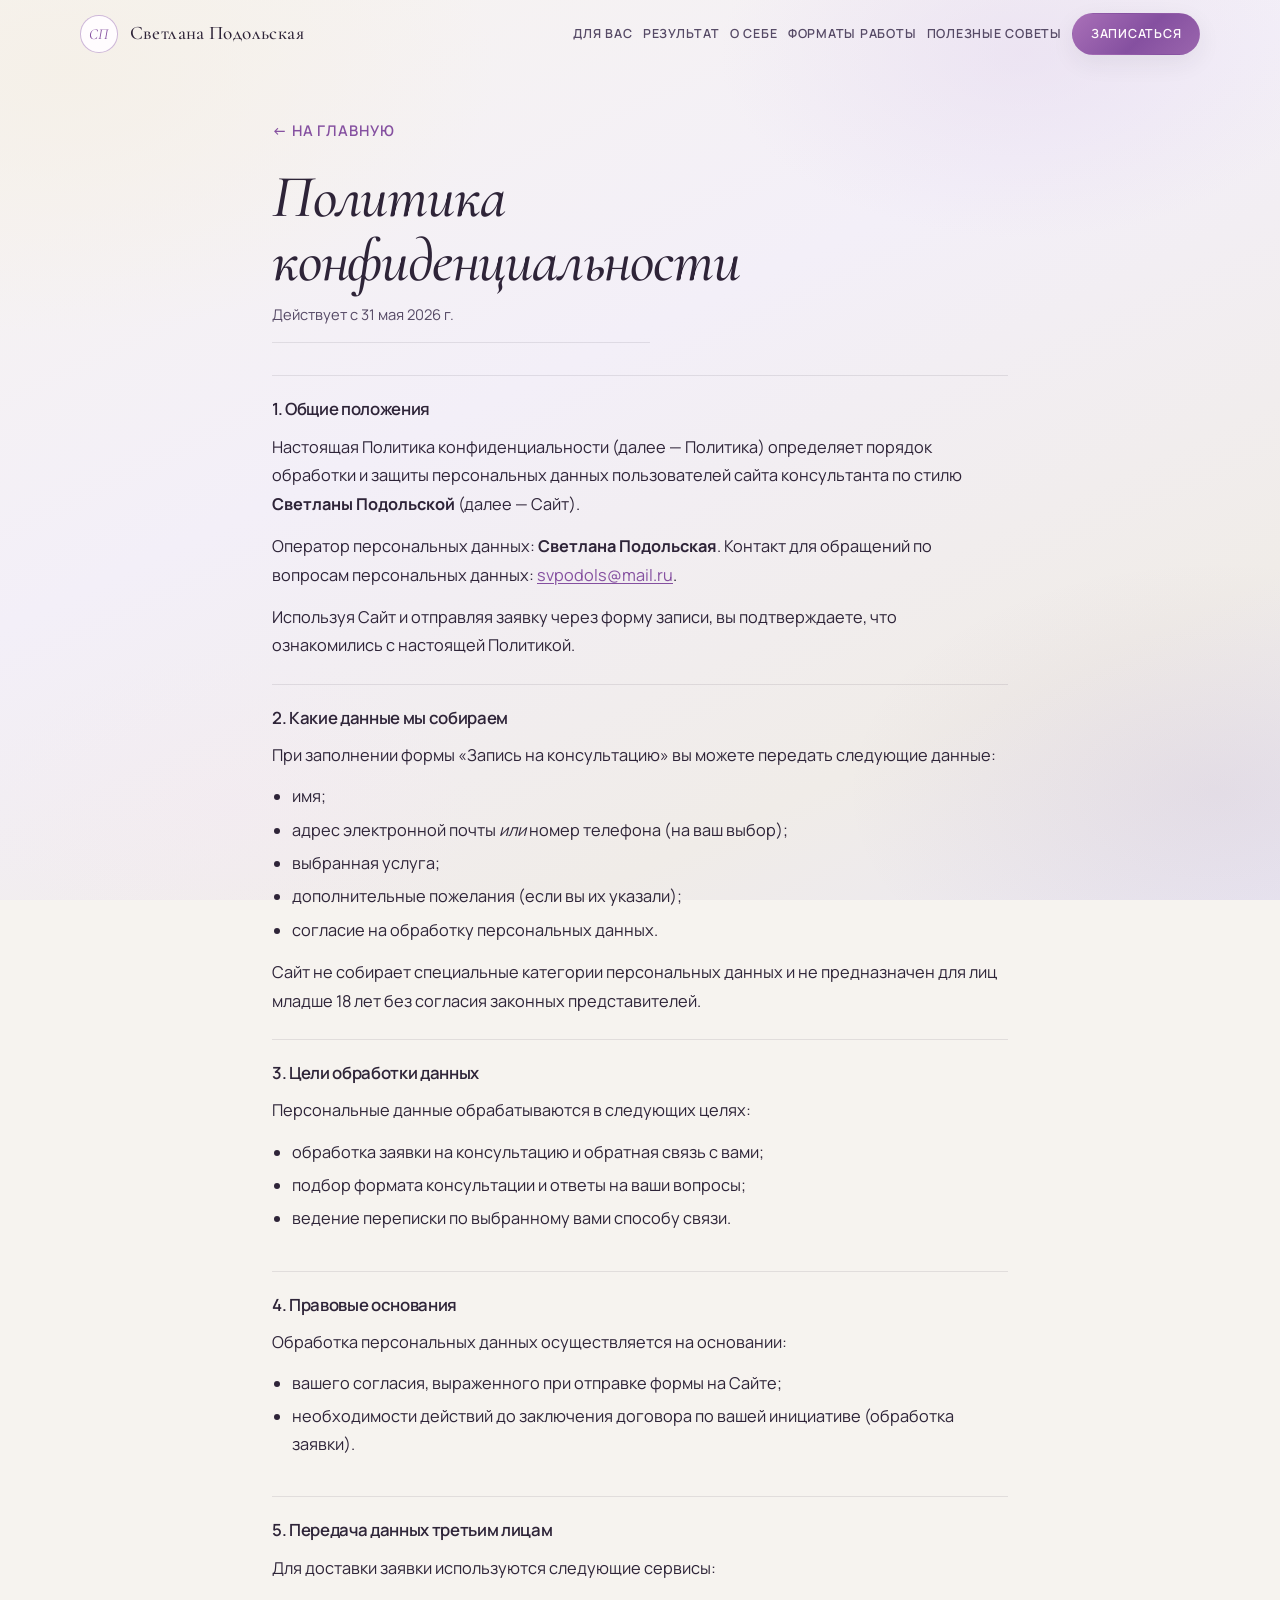
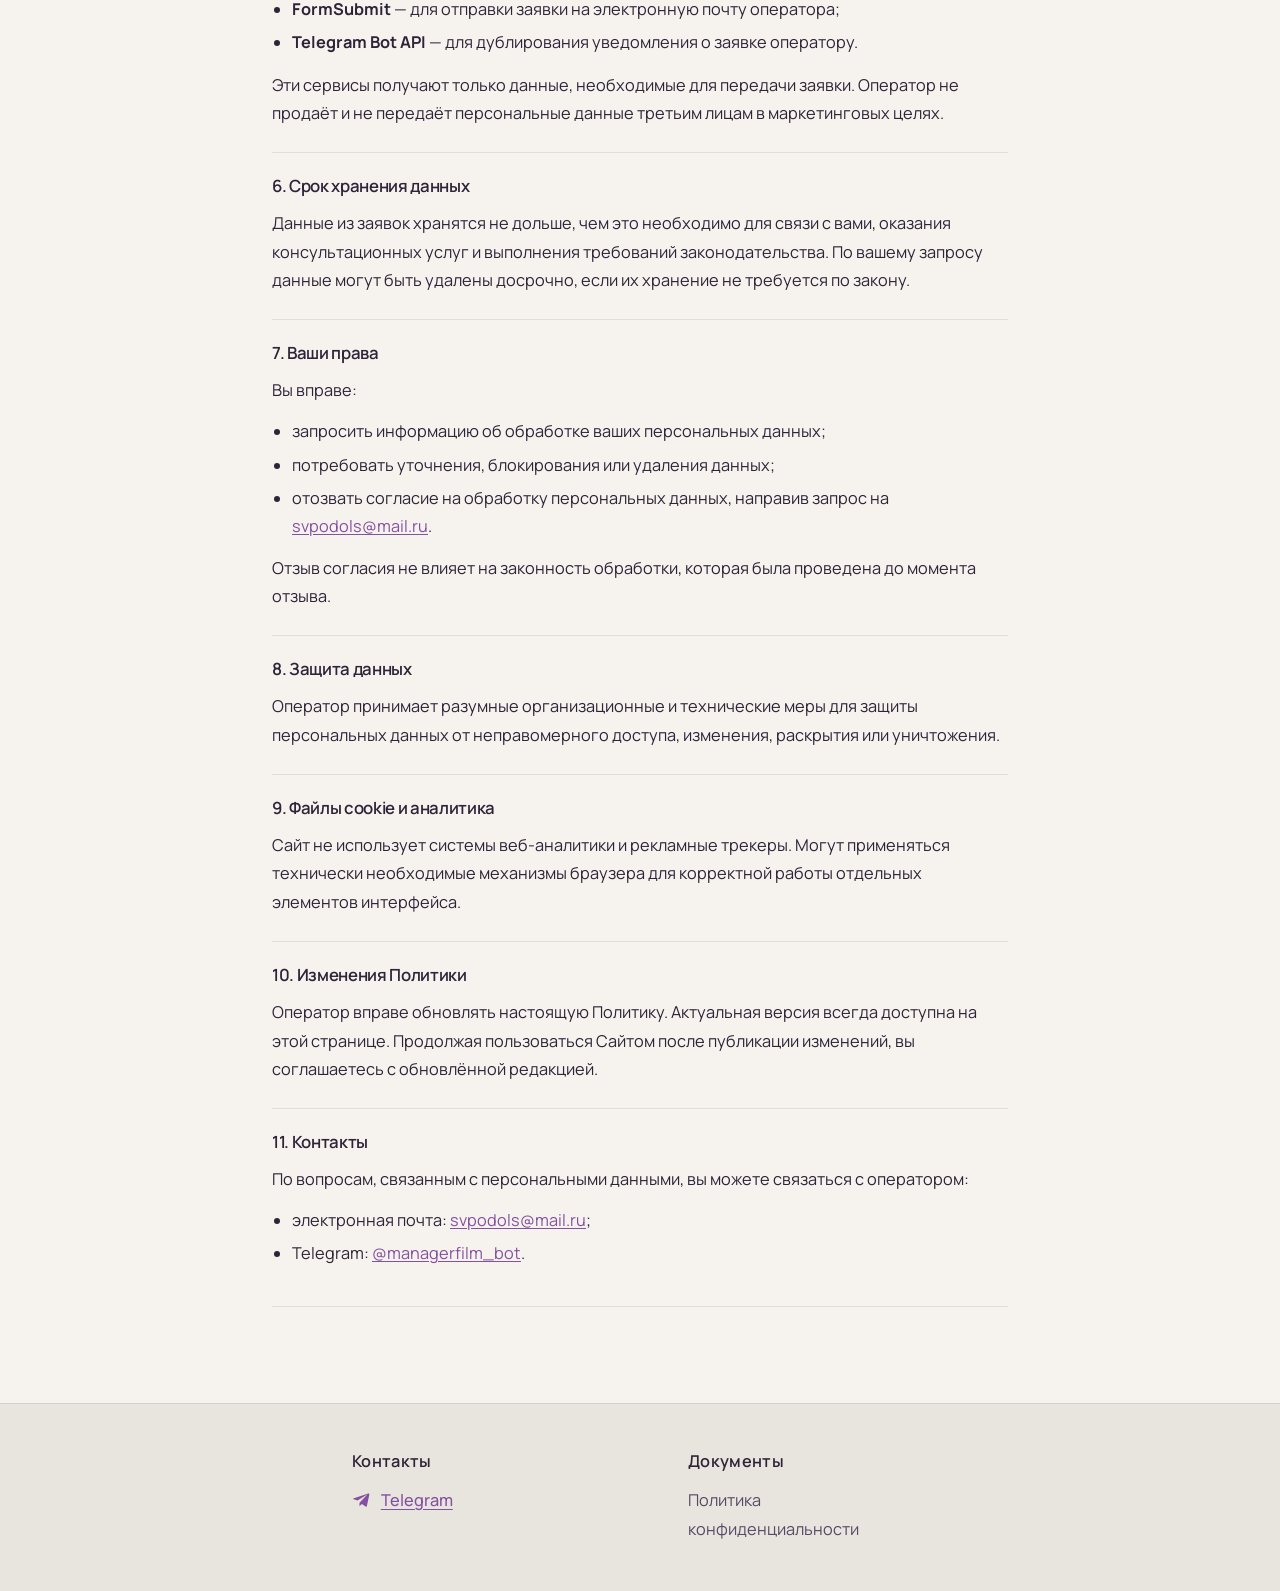
==== commit 6903dc2e: "изменили ссылку в Телеграмм на бота" ====
--- a/privacy.html
+++ b/privacy.html
@@ -129,7 +129,7 @@
             <p>По вопросам, связанным с персональными данными, вы можете связаться с оператором:</p>
             <ul>
               <li>электронная почта: <a href="mailto:svpodols@mail.ru">svpodols@mail.ru</a>;</li>
-              <li>Telegram: <a href="https://t.me/swetlanapodolskaya" target="_blank" rel="noopener noreferrer">@swetlanapodolskaya</a>.</li>
+              <li>Telegram: <a href="https://t.me/managerfilm_bot" target="_blank" rel="noopener noreferrer">@managerfilm_bot</a>.</li>
             </ul>
           </section>
         </div>
@@ -143,7 +143,7 @@
         <h3 class="site-footer__title">Контакты</h3>
         <ul class="site-footer__list site-footer__list--contacts">
           <li>
-            <a class="site-footer__contact" href="https://t.me/swetlanapodolskaya" target="_blank" rel="noopener noreferrer">
+            <a class="site-footer__contact" href="https://t.me/managerfilm_bot" target="_blank" rel="noopener noreferrer">
               <svg class="site-footer__icon" width="20" height="20" viewBox="0 0 24 24" aria-hidden="true"><path fill="currentColor" d="M9.04 15.39 8.9 19.1c.45 0 .65-.19.88-.42l2.11-2.02 4.38 3.22c.8.45 1.38.21 1.6-.75l2.87-13.46h.01c.26-1.2-.43-1.67-1.2-1.38L2.3 9.78c-1.16.45-1.14 1.1-.2 1.4l4.56 1.42 10.58-6.67c.5-.32.95-.14.58.18L9.04 15.39z"/></svg>
               <span>Telegram</span>
             </a>
